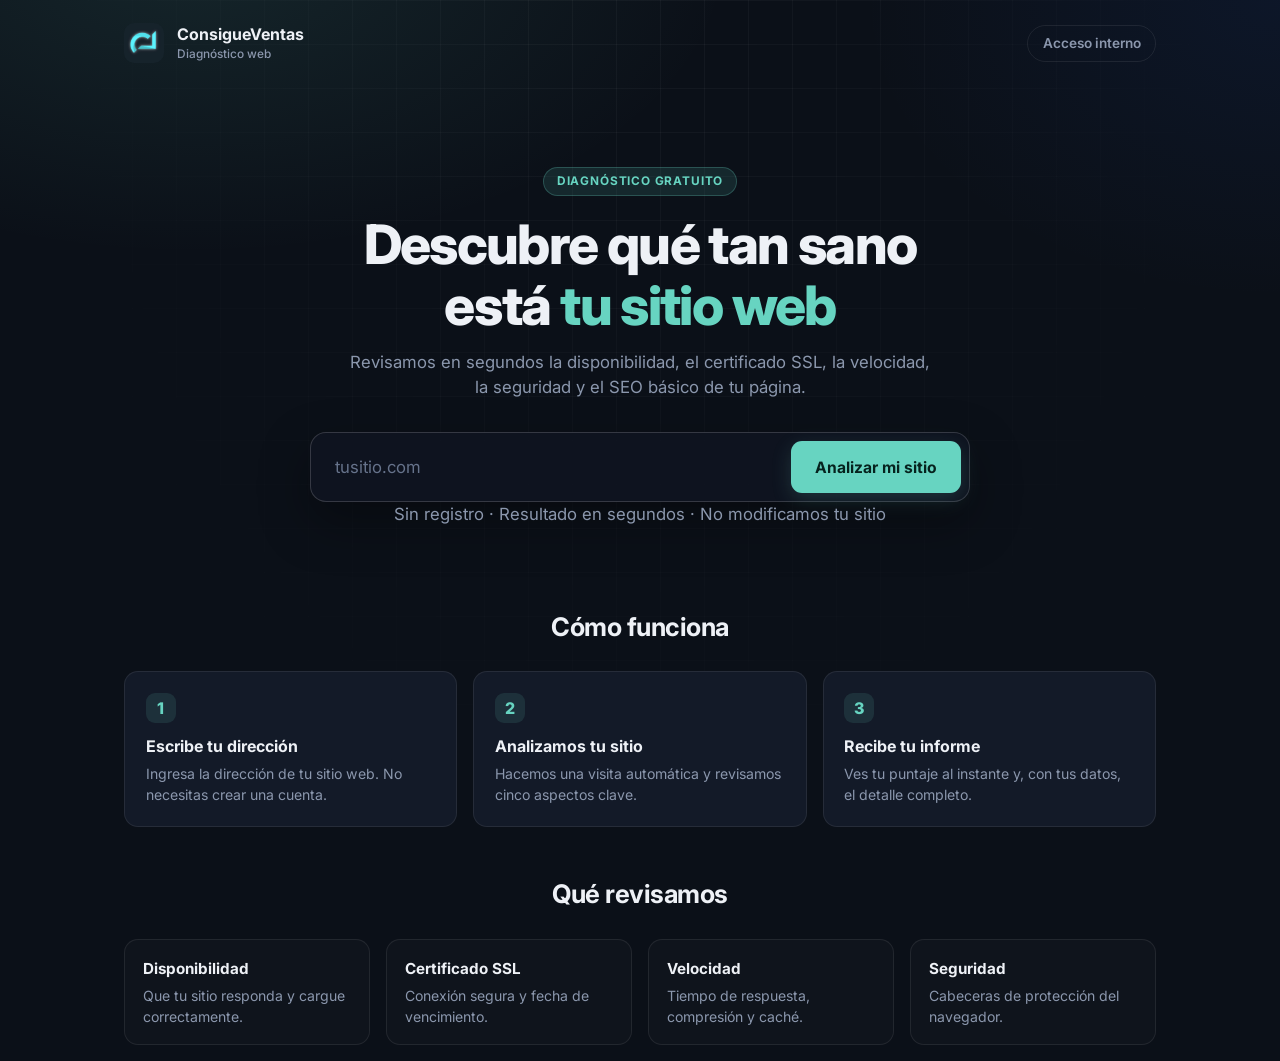
==== frontend/index.html @ c0ad02de "Pagina publica de diagnostico gratuito con captacion de leads" ====
<!DOCTYPE html>
<html lang="es">
<head>
  <meta charset="UTF-8">
  <meta name="viewport" content="width=device-width, initial-scale=1.0">
  <title>Diagnóstico gratuito de tu sitio web · ConsigueVentas</title>
  <meta name="description" content="Analiza gratis la disponibilidad, el certificado SSL, la velocidad, la seguridad y el SEO básico de tu sitio web en segundos.">
  <meta name="color-scheme" content="dark">
  <link rel="preconnect" href="https://fonts.googleapis.com">
  <link rel="preconnect" href="https://fonts.gstatic.com" crossorigin>
  <link href="https://fonts.googleapis.com/css2?family=Inter:wght@400;500;600;700;800&display=swap" rel="stylesheet">
  <link rel="icon" type="image/png" href="assets/img/favicon.png">
  <style>
    :root {
      --bg: #0b1018; --panel: #0f1420; --card: #131a28;
      --borde: rgba(255,255,255,.08); --borde-f: rgba(255,255,255,.16);
      --texto: #eef1f6; --dim: #8b97ad; --tenue: #66738b;
      --acc: #67d4c1; --acc2: #7fe0cf;
      --ok: #67d4c1; --aviso: #fbbf24; --crit: #f87171;
    }
    * { box-sizing: border-box; margin: 0; padding: 0; }
    [hidden] { display: none !important; }
    html { scroll-behavior: smooth; }
    body {
      min-height: 100vh;
      font-family: 'Inter', system-ui, -apple-system, 'Segoe UI', sans-serif;
      line-height: 1.5;
      color: var(--texto);
      background:
        radial-gradient(900px 500px at 15% -5%, rgba(103,212,193,.11), transparent 60%),
        radial-gradient(700px 500px at 100% 0%, rgba(37,99,235,.08), transparent 60%),
        var(--bg);
      background-attachment: fixed;
      -webkit-font-smoothing: antialiased;
    }
    body::before {
      content: ""; position: fixed; inset: 0; z-index: 0; pointer-events: none;
      background-image:
        linear-gradient(rgba(255,255,255,.035) 1px, transparent 1px),
        linear-gradient(90deg, rgba(255,255,255,.035) 1px, transparent 1px);
      background-size: 44px 44px;
      -webkit-mask-image: radial-gradient(ellipse at 50% 0%, #000 10%, transparent 70%);
      mask-image: radial-gradient(ellipse at 50% 0%, #000 10%, transparent 70%);
    }
    .contenedor { position: relative; z-index: 1; max-width: 1080px; margin: 0 auto; padding: 0 1.5rem; }

    /* Barra superior */
    .barra { display: flex; justify-content: space-between; align-items: center; padding: 1.4rem 0; }
    .marca { display: flex; align-items: center; gap: .8rem; font-weight: 700; }
    .marca img { width: 40px; height: 40px; border-radius: 10px; }
    .marca small { display: block; font-weight: 500; font-size: .74rem; color: var(--dim); }
    .acceso { color: var(--dim); font-size: .85rem; font-weight: 600; text-decoration: none; padding: .45rem .9rem; border: 1px solid var(--borde); border-radius: 999px; transition: .15s; }
    .acceso:hover { color: var(--texto); border-color: var(--borde-f); }

    /* Hero */
    .hero { text-align: center; padding: clamp(2.5rem, 7vw, 5rem) 0 2rem; }
    .etiqueta { display: inline-block; padding: .3rem .8rem; border-radius: 999px; background: rgba(103,212,193,.12); border: 1px solid rgba(103,212,193,.25); color: var(--acc); font-size: .74rem; font-weight: 700; letter-spacing: .07em; text-transform: uppercase; }
    .hero h1 { margin: 1.1rem auto .9rem; max-width: 18ch; font-size: clamp(2rem, 5.2vw, 3.4rem); line-height: 1.12; font-weight: 800; letter-spacing: -.03em; }
    .hero h1 span { color: var(--acc); }
    .hero > p { max-width: 54ch; margin: 0 auto; color: var(--dim); font-size: 1.05rem; }

    .analisis {
      display: flex; gap: .6rem; max-width: 660px; margin: 2rem auto 0; padding: .5rem;
      border: 1px solid var(--borde-f); border-radius: 16px; background: rgba(15,20,32,.88);
      box-shadow: 0 20px 50px rgba(0,0,0,.35); transition: border-color .15s, box-shadow .15s;
    }
    .analisis:focus-within { border-color: var(--acc); box-shadow: 0 20px 50px rgba(0,0,0,.35), 0 0 0 3px rgba(103,212,193,.16); }
    .analisis input { flex: 1; min-width: 0; height: 52px; padding: 0 1rem; border: none; background: transparent; color: inherit; font: inherit; font-size: 1.05rem; outline: none; }
    .analisis input::placeholder { color: var(--tenue); }
    .btn { height: 52px; padding: 0 1.5rem; border: none; border-radius: 11px; background: var(--acc); color: #06231e; font: inherit; font-weight: 700; font-size: .98rem; cursor: pointer; white-space: nowrap; box-shadow: 0 6px 20px rgba(103,212,193,.18); transition: background .15s, transform .1s; }
    .btn:hover { background: var(--acc2); }
    .btn:active { transform: translateY(1px); }
    .btn:disabled { opacity: .7; cursor: wait; }
    .btn.secundario { background: transparent; color: var(--texto); border: 1px solid var(--borde-f); box-shadow: none; }
    .btn.secundario:hover { background: rgba(255,255,255,.05); border-color: var(--acc); }
    .error { display: none; max-width: 660px; margin: 1rem auto 0; padding: .7rem .95rem; border-radius: 10px; font-size: .9rem; text-align: left; background: rgba(248,113,113,.10); border: 1px solid rgba(248,113,113,.35); color: #fca5a5; }
    .error.visible { display: block; }
    .nota { margin-top: 1rem; color: var(--tenue); font-size: .82rem; }

    /* Cargando */
    .cargando { text-align: center; padding: 3rem 0; }
    .spinner { width: 42px; height: 42px; margin: 0 auto 1.1rem; border: 3px solid var(--borde-f); border-top-color: var(--acc); border-radius: 50%; animation: giro .8s linear infinite; }
    @keyframes giro { to { transform: rotate(360deg); } }
    .cargando p { color: var(--dim); }

    /* Resultado */
    .resultado { padding: 1rem 0 2rem; }
    .resumen { display: flex; align-items: center; gap: 2rem; padding: 1.8rem; border: 1px solid var(--borde); border-radius: 18px; background: var(--card); }
    .anillo-caja { position: relative; flex: 0 0 auto; width: 140px; height: 140px; }
    .anillo { width: 100%; height: 100%; }
    .a-fondo { fill: none; stroke: rgba(255,255,255,.08); stroke-width: 10; }
    .a-valor { fill: none; stroke-width: 10; stroke-linecap: round; transition: stroke-dashoffset 1s ease; }
    .anillo.ok .a-valor { stroke: var(--ok); }
    .anillo.atencion .a-valor { stroke: var(--aviso); }
    .anillo.critico .a-valor { stroke: var(--crit); }
    .puntaje-texto { position: absolute; inset: 0; display: flex; flex-direction: column; align-items: center; justify-content: center; font-size: 2.3rem; font-weight: 800; letter-spacing: -.03em; line-height: 1; }
    .puntaje-texto small { margin-top: .25rem; font-size: .7rem; font-weight: 600; color: var(--tenue); letter-spacing: .06em; }
    .resumen-url { color: var(--tenue); font-size: .82rem; word-break: break-all; }
    .resumen h2 { margin: .25rem 0 .4rem; font-size: 1.5rem; letter-spacing: -.02em; }
    .resumen p { color: var(--dim); }
    .resumen .acciones { margin-top: 1rem; }
    .resumen .acciones .btn { height: 42px; font-size: .88rem; }

    .categorias { display: grid; grid-template-columns: repeat(auto-fit, minmax(290px, 1fr)); gap: 1rem; margin-top: 1rem; }
    .cat { padding: 1.25rem; border: 1px solid var(--borde); border-radius: 14px; background: var(--card); }
    .cat-cabeza { display: flex; justify-content: space-between; align-items: center; gap: .6rem; }
    .cat-titulo { font-weight: 700; }
    .chip { padding: .2rem .65rem; border-radius: 999px; font-size: .72rem; font-weight: 700; }
    .chip.ok { background: rgba(103,212,193,.12); color: var(--ok); }
    .chip.atencion { background: rgba(251,191,36,.12); color: var(--aviso); }
    .chip.critico { background: rgba(248,113,113,.12); color: var(--crit); }
    .cat-puntaje { margin-top: .7rem; font-size: 1.8rem; font-weight: 800; letter-spacing: -.03em; }
    .cat-puntaje small { font-size: .8rem; font-weight: 600; color: var(--tenue); }
    .barra-prog { height: 6px; margin: .5rem 0 .8rem; border-radius: 99px; background: rgba(255,255,255,.08); overflow: hidden; }
    .barra-prog i { display: block; height: 100%; border-radius: 99px; width: 0; transition: width .9s ease; }
    .cat.ok .barra-prog i { background: var(--ok); }
    .cat.atencion .barra-prog i { background: var(--aviso); }
    .cat.critico .barra-prog i { background: var(--crit); }
    .cat-resumen { color: var(--dim); font-size: .88rem; }
    .hallazgos { list-style: none; margin-top: .9rem; padding-top: .9rem; border-top: 1px solid var(--borde); display: grid; gap: .5rem; }
    .hallazgos li { display: flex; gap: .55rem; align-items: flex-start; font-size: .86rem; color: var(--texto); }
    .hallazgos .marca-h { flex: 0 0 auto; width: 18px; height: 18px; margin-top: 2px; border-radius: 50%; display: flex; align-items: center; justify-content: center; font-size: .7rem; font-weight: 800; }
    .hallazgos .si .marca-h { background: rgba(103,212,193,.15); color: var(--ok); }
    .hallazgos .no .marca-h { background: rgba(248,113,113,.15); color: var(--crit); }
    .hallazgos .no { color: #fecaca; }

    /* Formulario de contacto */
    .puerta { display: grid; grid-template-columns: 1fr 1fr; gap: 2rem; margin-top: 1rem; padding: 1.8rem; border: 1px solid rgba(103,212,193,.3); border-radius: 18px; background: linear-gradient(180deg, rgba(103,212,193,.07), transparent 70%), var(--card); }
    .puerta h3 { font-size: 1.35rem; letter-spacing: -.02em; margin-bottom: .6rem; }
    .puerta .lista { list-style: none; margin-top: 1rem; display: grid; gap: .55rem; color: var(--dim); font-size: .92rem; }
    .puerta .lista li::before { content: "✓"; color: var(--acc); font-weight: 800; margin-right: .55rem; }
    .campo { margin-bottom: .9rem; }
    .campo label { display: block; margin-bottom: .35rem; font-size: .8rem; font-weight: 600; color: #b4bfd1; }
    .campo input[type=text], .campo input[type=email], .campo input[type=tel] { width: 100%; height: 46px; padding: 0 .9rem; border-radius: 10px; border: 1px solid var(--borde-f); background: var(--bg); color: var(--texto); font: inherit; font-size: .95rem; transition: border-color .15s, box-shadow .15s; }
    .campo input:focus { outline: none; border-color: var(--acc); box-shadow: 0 0 0 3px rgba(103,212,193,.16); }
    .consent { display: flex; gap: .6rem; align-items: flex-start; margin: .2rem 0 1rem; font-size: .8rem; color: var(--dim); }
    .consent input { margin-top: 3px; accent-color: var(--acc); }
    .trampa { position: absolute; left: -9999px; width: 1px; height: 1px; opacity: 0; }
    .puerta .btn { width: 100%; }
    .exito { margin-top: 1rem; padding: 1.2rem 1.4rem; border-radius: 14px; border: 1px solid rgba(103,212,193,.3); background: rgba(103,212,193,.08); display: flex; justify-content: space-between; align-items: center; gap: 1rem; flex-wrap: wrap; }
    .exito strong { display: block; margin-bottom: .15rem; }
    .exito span { color: var(--dim); font-size: .9rem; }
    .exito .btn { height: 44px; text-decoration: none; display: inline-flex; align-items: center; font-size: .9rem; }

    /* Información */
    .info { padding: 3rem 0 1rem; }
    .info h2 { text-align: center; font-size: 1.6rem; letter-spacing: -.02em; margin-bottom: 1.6rem; }
    .pasos, .revisamos { display: grid; gap: 1rem; }
    .pasos { grid-template-columns: repeat(auto-fit, minmax(240px, 1fr)); margin-bottom: 3rem; }
    .paso { padding: 1.3rem; border: 1px solid var(--borde); border-radius: 14px; background: var(--card); }
    .paso b { display: inline-flex; align-items: center; justify-content: center; width: 30px; height: 30px; margin-bottom: .7rem; border-radius: 9px; background: rgba(103,212,193,.12); color: var(--acc); font-weight: 800; }
    .paso h3 { font-size: 1rem; margin-bottom: .3rem; }
    .paso p, .rev p { color: var(--dim); font-size: .88rem; }
    .revisamos { grid-template-columns: repeat(auto-fit, minmax(190px, 1fr)); }
    .rev { padding: 1.1rem; border: 1px solid var(--borde); border-radius: 14px; background: rgba(255,255,255,.02); }
    .rev h3 { font-size: .95rem; margin-bottom: .25rem; }

    footer { position: relative; z-index: 1; margin-top: 3rem; padding: 2rem 0 2.5rem; border-top: 1px solid var(--borde); color: var(--tenue); font-size: .8rem; }
    footer .contenedor { display: flex; justify-content: space-between; gap: 1rem; flex-wrap: wrap; }
    footer a { color: var(--dim); }
    .privacidad { max-width: 70ch; }

    @media (max-width: 760px) {
      .analisis { flex-direction: column; }
      .btn { width: 100%; }
      .resumen { flex-direction: column; text-align: center; }
      .puerta { grid-template-columns: 1fr; }
    }
    @media (prefers-reduced-motion: reduce) { *, *::before, *::after { animation: none !important; transition: none !important; } }
  </style>
</head>
<body>
  <div class="contenedor">
    <header class="barra">
      <div class="marca">
        <img src="assets/img/logo.png" alt="ConsigueVentas">
        <div>ConsigueVentas<small>Diagnóstico web</small></div>
      </div>
      <a class="acceso" href="login.html">Acceso interno</a>
    </header>

    <section class="hero">
      <span class="etiqueta">Diagnóstico gratuito</span>
      <h1>Descubre qué tan sano está <span>tu sitio web</span></h1>
      <p>Revisamos en segundos la disponibilidad, el certificado SSL, la velocidad, la seguridad y el SEO básico de tu página.</p>

      <form class="analisis" id="form-analisis" novalidate>
        <input type="text" id="url" inputmode="url" placeholder="tusitio.com" autocomplete="off" aria-label="Dirección de tu sitio web">
        <button type="submit" class="btn" id="btn-analizar">Analizar mi sitio</button>
      </form>
      <div class="error" id="error-analisis" role="alert" aria-live="polite"></div>
      <p class="nota">Sin registro · Resultado en segundos · No modificamos tu sitio</p>
    </section>

    <section class="cargando" id="cargando" hidden>
      <div class="spinner"></div>
      <p id="texto-carga">Analizando tu sitio…</p>
    </section>

    <section class="resultado" id="resultado" hidden>
      <div class="resumen">
        <div class="anillo-caja">
          <div id="res-anillo"></div>
          <div class="puntaje-texto"><span id="res-puntaje">0</span><small>DE 100</small></div>
        </div>
        <div>
          <div class="resumen-url" id="res-url"></div>
          <h2 id="res-titulo"></h2>
          <p id="res-problemas"></p>
          <div class="acciones"><button type="button" class="btn secundario" id="btn-otro">Analizar otro sitio</button></div>
        </div>
      </div>

      <div class="categorias" id="res-categorias"></div>

      <div class="puerta" id="puerta">
        <div>
          <h3>Recibe el informe completo</h3>
          <p style="color: var(--dim);">Deja tus datos para ver el detalle de cada revisión y saber exactamente qué mejorar.</p>
          <ul class="lista">
            <li>Hallazgos detallados de las cinco categorías</li>
            <li>Qué está bien y qué conviene corregir primero</li>
            <li>Un especialista de ConsigueVentas puede contactarte si lo deseas</li>
          </ul>
        </div>
        <form id="form-lead" novalidate>
          <div class="campo"><label for="nombre">Nombre</label><input type="text" id="nombre" autocomplete="name" maxlength="120"></div>
          <div class="campo"><label for="correo">Correo electrónico</label><input type="email" id="correo" autocomplete="email" maxlength="160"></div>
          <div class="campo"><label for="telefono">Teléfono o WhatsApp (opcional)</label><input type="tel" id="telefono" autocomplete="tel" maxlength="30"></div>
          <input type="text" id="website" class="trampa" tabindex="-1" autocomplete="off" aria-hidden="true">
          <label class="consent"><input type="checkbox" id="consentimiento"><span>Acepto que ConsigueVentas use mis datos para enviarme el informe y contactarme sobre mejoras para mi sitio web.</span></label>
          <button type="submit" class="btn" id="btn-lead">Ver informe completo</button>
          <div class="error" id="error-lead" role="alert" aria-live="polite"></div>
        </form>
      </div>

      <div class="exito" id="exito" hidden>
        <div><strong>¡Listo! Este es tu informe completo.</strong><span>Si quieres ayuda para corregir los puntos marcados, escríbenos.</span></div>
        <a class="btn" id="btn-whatsapp" href="#" target="_blank" rel="noopener" hidden>Hablar con un especialista</a>
      </div>
    </section>

    <section class="info">
      <h2>Cómo funciona</h2>
      <div class="pasos">
        <div class="paso"><b>1</b><h3>Escribe tu dirección</h3><p>Ingresa la dirección de tu sitio web. No necesitas crear una cuenta.</p></div>
        <div class="paso"><b>2</b><h3>Analizamos tu sitio</h3><p>Hacemos una visita automática y revisamos cinco aspectos clave.</p></div>
        <div class="paso"><b>3</b><h3>Recibe tu informe</h3><p>Ves tu puntaje al instante y, con tus datos, el detalle completo.</p></div>
      </div>
      <h2>Qué revisamos</h2>
      <div class="revisamos">
        <div class="rev"><h3>Disponibilidad</h3><p>Que tu sitio responda y cargue correctamente.</p></div>
        <div class="rev"><h3>Certificado SSL</h3><p>Conexión segura y fecha de vencimiento.</p></div>
        <div class="rev"><h3>Velocidad</h3><p>Tiempo de respuesta, compresión y caché.</p></div>
        <div class="rev"><h3>Seguridad</h3><p>Cabeceras de protección del navegador.</p></div>
        <div
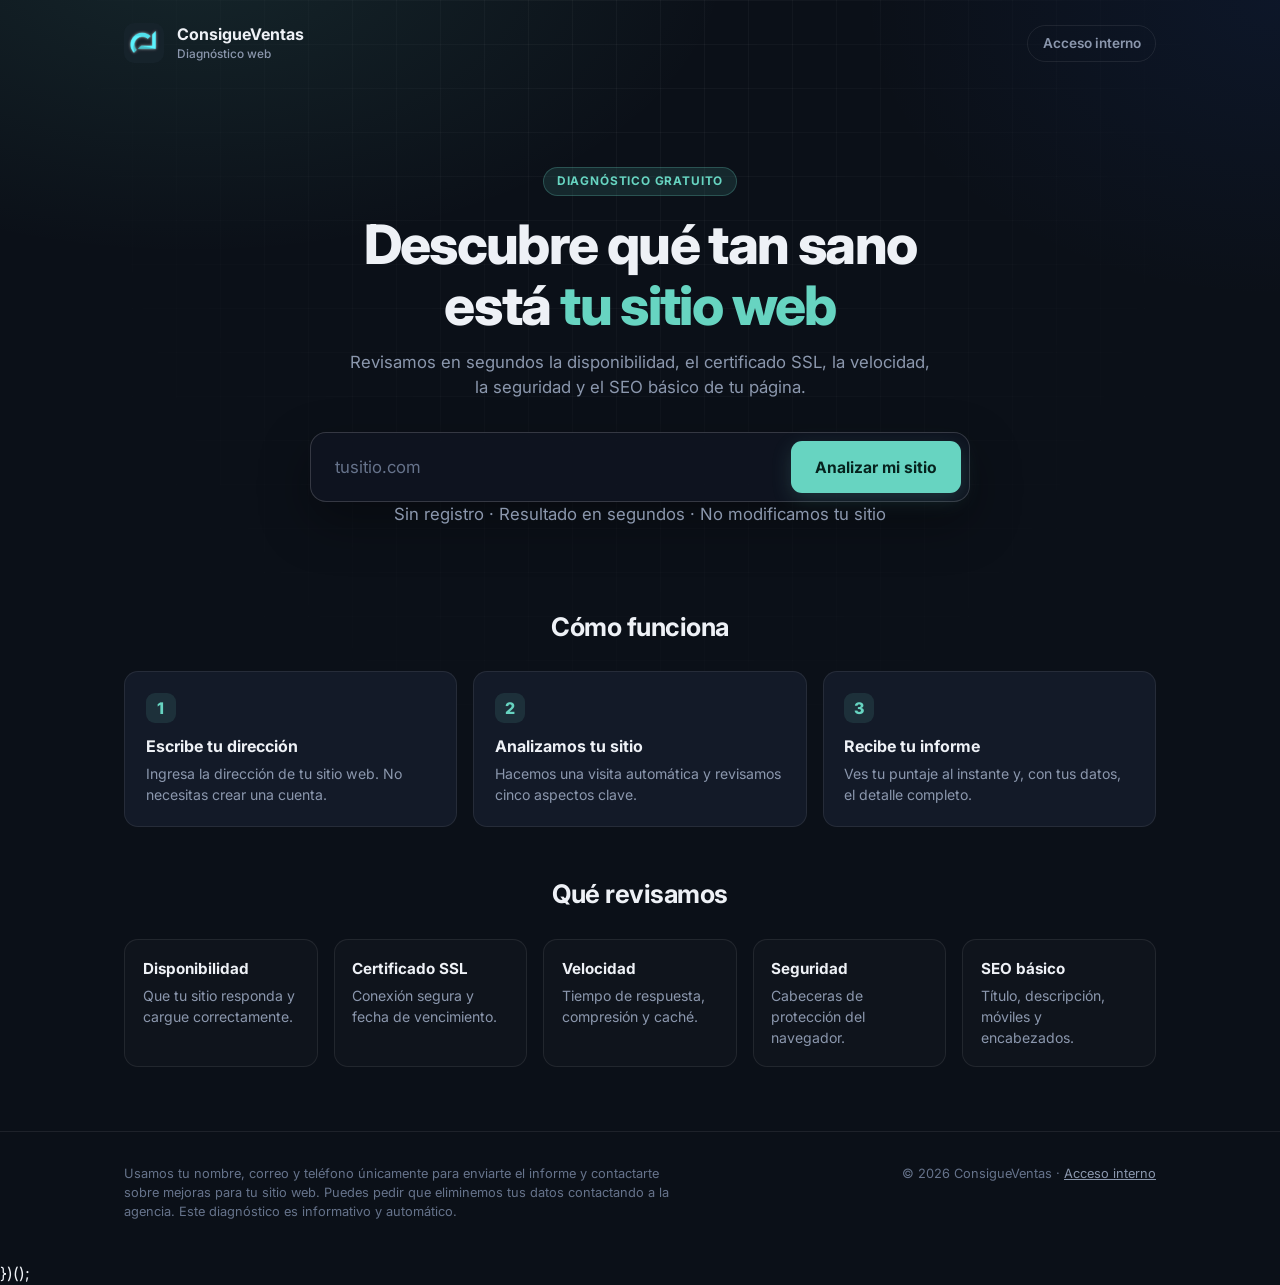
==== commit bfd3a004: "Index: aislar el script y evitar recarga del formulario" ====
--- a/frontend/index.html
+++ b/frontend/index.html
@@ -184,7 +184,7 @@
       <h1>Descubre qué tan sano está <span>tu sitio web</span></h1>
       <p>Revisamos en segundos la disponibilidad, el certificado SSL, la velocidad, la seguridad y el SEO básico de tu página.</p>
 
-      <form class="analisis" id="form-analisis" novalidate>
+      <form class="analisis" id="form-analisis" novalidate onsubmit="return false;">
         <input type="text" id="url" inputmode="url" placeholder="tusitio.com" autocomplete="off" aria-label="Dirección de tu sitio web">
         <button type="submit" class="btn" id="btn-analizar">Analizar mi sitio</button>
       </form>
@@ -223,7 +223,7 @@
             <li>Un especialista de ConsigueVentas puede contactarte si lo deseas</li>
           </ul>
         </div>
-        <form id="form-lead" novalidate>
+        <form id="form-lead" novalidate onsubmit="return false;">
           <div class="campo"><label for="nombre">Nombre</label><input type="text" id="nombre" autocomplete="name" maxlength="120"></div>
           <div class="campo"><label for="correo">Correo electrónico</label><input type="email" id="correo" autocomplete="email" maxlength="160"></div>
           <div class="campo"><label for="telefono">Teléfono o WhatsApp (opcional)</label><input type="tel" id="telefono" autocomplete="tel" maxlength="30"></div>
@@ -253,4 +253,194 @@
         <div class="rev"><h3>Certificado SSL</h3><p>Conexión segura y fecha de vencimiento.</p></div>
         <div class="rev"><h3>Velocidad</h3><p>Tiempo de respuesta, compresión y caché.</p></div>
         <div class="rev"><h3>Seguridad</h3><p>Cabeceras de protección del navegador.</p></div>
-        <div+        <div class="rev"><h3>SEO básico</h3><p>Título, descripción, móviles y encabezados.</p></div>
+      </div>
+    </section>
+  </div>
+
+  <footer>
+    <div class="contenedor">
+      <div class="privacidad">Usamos tu nombre, correo y teléfono únicamente para enviarte el informe y contactarte sobre mejoras para tu sitio web. Puedes pedir que eliminemos tus datos contactando a la agencia. Este diagnóstico es informativo y automático.</div>
+      <div>© 2026 ConsigueVentas · <a href="login.html">Acceso interno</a></div>
+    </div>
+  </footer>
+
+  <script>
+    const API_BASE = "https://consigueventas.duckdns.org/api";
+    const WHATSAPP = ""; // Ejemplo: "51999999999". Si está vacío, el botón no se muestra.
+
+    const $ = (id) => document.getElementById(id);
+    const esc = (s) => String(s ?? "").replace(/[&<>"']/g, (c) => ({ "&": "&amp;", "<": "&lt;", ">": "&gt;", '"': "&quot;", "'": "&#39;" }[c]));
+    const estadoDe = (p) => (p >= 80 ? "ok" : p >= 50 ? "atencion" : "critico");
+    const ETIQUETA = { ok: "Bien", atencion: "Mejorable", critico: "Crítico" };
+
+    let vista = null;
+    let temporizador = null;
+
+    const PASOS_CARGA = [
+      "Verificando disponibilidad…", "Revisando el certificado SSL…", "Midiendo la velocidad…",
+      "Revisando las cabeceras de seguridad…", "Evaluando el SEO básico…",
+    ];
+
+    function mostrarError(el, texto) { el.textContent = texto; el.classList.add("visible"); }
+    function ocultarError(el) { el.classList.remove("visible"); }
+
+    async function llamar(ruta, cuerpo) {
+      const ctrl = new AbortController();
+      const t = setTimeout(() => ctrl.abort(), 40000);
+      try {
+        return await fetch(API_BASE + ruta, {
+          method: "POST", headers: { "Content-Type": "application/json" },
+          body: JSON.stringify(cuerpo), signal: ctrl.signal,
+        });
+      } finally { clearTimeout(t); }
+    }
+
+    async function leerError(resp) {
+      let msg = "Ocurrió un problema. Inténtalo de nuevo en un momento.";
+      try {
+        const j = await resp.json();
+        if (typeof j.detail === "string") msg = j.detail;
+        else if (resp.status === 422) msg = "Revisa los datos: la dirección, el correo o el teléfono no parecen válidos.";
+      } catch {}
+      return msg;
+    }
+
+    function anillo(puntaje) {
+      const r = 52, c = 2 * Math.PI * r, off = c * (1 - puntaje / 100);
+      return `<svg class="anillo ${estadoDe(puntaje)}" viewBox="0 0 120 120" aria-hidden="true">
+        <circle class="a-fondo" cx="60" cy="60" r="${r}"/>
+        <circle class="a-valor" cx="60" cy="60" r="${r}" stroke-dasharray="${c.toFixed(1)}" stroke-dashoffset="${c.toFixed(1)}" data-off="${off.toFixed(1)}" transform="rotate(-90 60 60)"/>
+      </svg>`;
+    }
+
+    function animar() {
+      requestAnimationFrame(() => requestAnimationFrame(() => {
+        document.querySelectorAll(".a-valor").forEach((c) => { c.style.strokeDashoffset = c.dataset.off; });
+        document.querySelectorAll(".barra-prog i").forEach((b) => { b.style.width = b.dataset.w + "%"; });
+      }));
+    }
+
+    function tarjeta(c, detalle) {
+      const lista = detalle && c.hallazgos
+        ? `<ul class="hallazgos">${c.hallazgos.map((h) =>
+            `<li class="${h.ok ? "si" : "no"}"><span class="marca-h">${h.ok ? "✓" : "✕"}</span><span>${esc(h.texto)}</span></li>`).join("")}</ul>`
+        : "";
+      return `<article class="cat ${esc(c.estado)}">
+        <div class="cat-cabeza"><span class="cat-titulo">${esc(c.titulo)}</span><span class="chip ${esc(c.estado)}">${ETIQUETA[c.estado] || ""}</span></div>
+        <div class="cat-puntaje">${c.puntaje}<small> / 100</small></div>
+        <div class="barra-prog"><i data-w="${c.puntaje}"></i></div>
+        <p class="cat-resumen">${esc(c.resumen)}</p>${lista}
+      </article>`;
+    }
+
+    function titulo(p) {
+      if (p >= 80) return "Tu sitio está en buen estado";
+      if (p >= 50) return "Tu sitio tiene aspectos por mejorar";
+      return "Tu sitio necesita atención";
+    }
+
+    function mostrarVistaPrevia(d) {
+      vista = d;
+      $("res-url").textContent = d.url_final || d.url;
+      $("res-puntaje").textContent = d.puntaje_global;
+      $("res-anillo").innerHTML = anillo(d.puntaje_global);
+      $("res-titulo").textContent = titulo(d.puntaje_global);
+      $("res-problemas").textContent = d.problemas === 0
+        ? "No encontramos problemas en esta revisión."
+        : `Encontramos ${d.problemas} ${d.problemas === 1 ? "punto" : "puntos"} por mejorar. Deja tus datos para ver el detalle.`;
+      $("res-categorias").innerHTML = d.categorias.map((c) => tarjeta(c, false)).join("");
+      $("puerta").hidden = false;
+      $("exito").hidden = true;
+      ocultarError($("error-lead"));
+      $("resultado").hidden = false;
+      animar();
+      $("resultado").scrollIntoView({ behavior: "smooth", block: "start" });
+    }
+
+    function mostrarInformeCompleto(inf) {
+      $("res-categorias").innerHTML = inf.categorias.map((c) => tarjeta(c, true)).join("");
+      $("puerta").hidden = true;
+      $("exito").hidden = false;
+      if (WHATSAPP) {
+        const texto = encodeURIComponent(`Hola, hice el diagnóstico de ${inf.url} y quisiera ayuda para mejorarlo.`);
+        $("btn-whatsapp").href = `https://wa.me/${WHATSAPP}?text=${texto}`;
+        $("btn-whatsapp").hidden = false;
+      }
+      animar();
+      $("res-categorias").scrollIntoView({ behavior: "smooth", block: "start" });
+    }
+
+    function iniciarCarga() {
+      let i = 0;
+      $("texto-carga").textContent = PASOS_CARGA[0];
+      temporizador = setInterval(() => { i = (i + 1) % PASOS_CARGA.length; $("texto-carga").textContent = PASOS_CARGA[i]; }, 1300);
+      $("cargando").hidden = false;
+      $("resultado").hidden = true;
+    }
+    function terminarCarga() { clearInterval(temporizador); $("cargando").hidden = true; }
+
+    $("form-analisis").addEventListener("submit", async (e) => {
+      e.preventDefault();
+      ocultarError($("error-analisis"));
+      const url = $("url").value.trim();
+      if (url.length < 3) { mostrarError($("error-analisis"), "Escribe la dirección de tu sitio web, por ejemplo tusitio.com"); return; }
+
+      $("btn-analizar").disabled = true;
+      $("btn-analizar").textContent = "Analizando…";
+      iniciarCarga();
+      try {
+        const resp = await llamar("/publico/auditoria", { url });
+        terminarCarga();
+        if (!resp.ok) { mostrarError($("error-analisis"), await leerError(resp)); return; }
+        mostrarVistaPrevia(await resp.json());
+      } catch {
+        terminarCarga();
+        mostrarError($("error-analisis"), "No pudimos conectar con el servicio. Revisa tu conexión e inténtalo otra vez.");
+      } finally {
+        $("btn-analizar").disabled = false;
+        $("btn-analizar").textContent = "Analizar mi sitio";
+      }
+    });
+
+    $("form-lead").addEventListener("submit", async (e) => {
+      e.preventDefault();
+      const err = $("error-lead");
+      ocultarError(err);
+      const nombre = $("nombre").value.trim();
+      const correo = $("correo").value.trim();
+      const telefono = $("telefono").value.trim();
+      if (nombre.length < 2) { mostrarError(err, "Escribe tu nombre."); return; }
+      if (!/^[^@\s]+@[^@\s]+\.[^@\s]+$/.test(correo)) { mostrarError(err, "Escribe un correo válido."); return; }
+      if (telefono && !/^[0-9+()\-\s]{6,30}$/.test(telefono)) { mostrarError(err, "El teléfono solo puede tener números, espacios y los símbolos + ( ) -"); return; }
+      if (!$("consentimiento").checked) { mostrarError(err, "Debes aceptar el uso de tus datos para recibir el informe."); return; }
+
+      const btn = $("btn-lead");
+      btn.disabled = true;
+      btn.textContent = "Enviando…";
+      try {
+        const resp = await llamar("/publico/leads", {
+          auditoria_id: vista.auditoria_id, nombre, correo,
+          telefono: telefono || null, consentimiento: true, website: $("website").value,
+        });
+        if (!resp.ok) { mostrarError(err, await leerError(resp)); return; }
+        const datos = await resp.json();
+        if (datos.informe) mostrarInformeCompleto(datos.informe);
+        else mostrarError(err, "No se pudo cargar el informe. Vuelve a analizar tu sitio.");
+      } catch {
+        mostrarError(err, "No pudimos conectar con el servicio. Inténtalo otra vez.");
+      } finally {
+        btn.disabled = false;
+        btn.textContent = "Ver informe completo";
+      }
+    });
+
+    $("btn-otro").addEventListener("click", () => {
+      $("resultado").hidden = true;
+      $("url").value = "";
+      window.scrollTo({ top: 0, behavior: "smooth" });
+      $("url").focus();
+    });
+  </script>})();
+</body>
+</html>
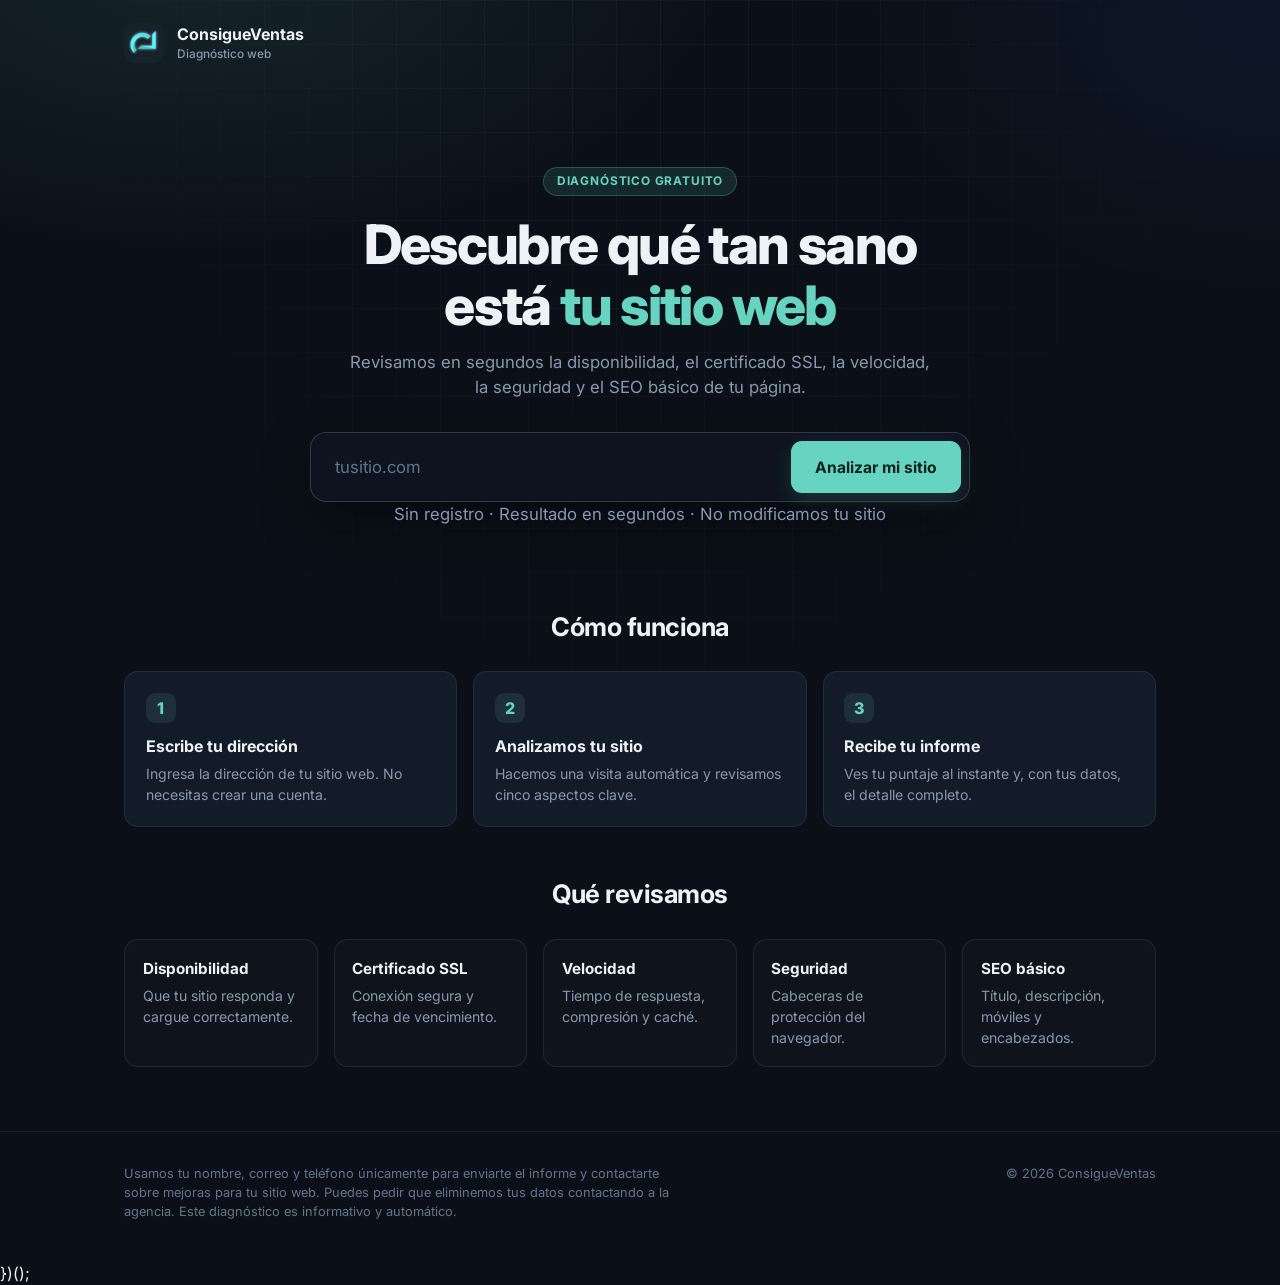
==== commit ce5b82bb: "Index: acceso interno oculto con truco" ====
--- a/frontend/index.html
+++ b/frontend/index.html
@@ -176,7 +176,7 @@
         <img src="assets/img/logo.png" alt="ConsigueVentas">
         <div>ConsigueVentas<small>Diagnóstico web</small></div>
       </div>
-      <a class="acceso" href="login.html">Acceso interno</a>
+      <a class="acceso" id="acceso" href="login.html" hidden>Acceso interno</a>
     </header>
 
     <section class="hero">
@@ -261,7 +261,7 @@
   <footer>
     <div class="contenedor">
       <div class="privacidad">Usamos tu nombre, correo y teléfono únicamente para enviarte el informe y contactarte sobre mejoras para tu sitio web. Puedes pedir que eliminemos tus datos contactando a la agencia. Este diagnóstico es informativo y automático.</div>
-      <div>© 2026 ConsigueVentas · <a href="login.html">Acceso interno</a></div>
+      <div>© 2026 ConsigueVentas</div>    
     </div>
   </footer>
 
@@ -441,6 +441,28 @@
       window.scrollTo({ top: 0, behavior: "smooth" });
       $("url").focus();
     });
+        // Acceso interno oculto: 5 clics rápidos sobre el logo, o escribir "interno"
+    const accesoLink = $("acceso");
+    function revelarAcceso() {
+      accesoLink.hidden = false;
+      try { sessionStorage.setItem("acceso_visible", "1"); } catch {}
+    }
+    try { if (sessionStorage.getItem("acceso_visible") === "1") accesoLink.hidden = false; } catch {}
+
+    let clics = [];
+    document.querySelector(".marca").addEventListener("click", () => {
+      const ahora = Date.now();
+      clics = clics.filter((t) => ahora - t < 3000);
+      clics.push(ahora);
+      if (clics.length >= 5) { clics = []; revelarAcceso(); }
+    });
+
+    let tecleado = "";
+    document.addEventListener("keydown", (e) => {
+      if (e.target.matches("input, textarea") || e.key.length !== 1) return;
+      tecleado = (tecleado + e.key.toLowerCase()).slice(-7);
+      if (tecleado === "interno") revelarAcceso();
+    });
   </script>})();
 </body>
 </html>
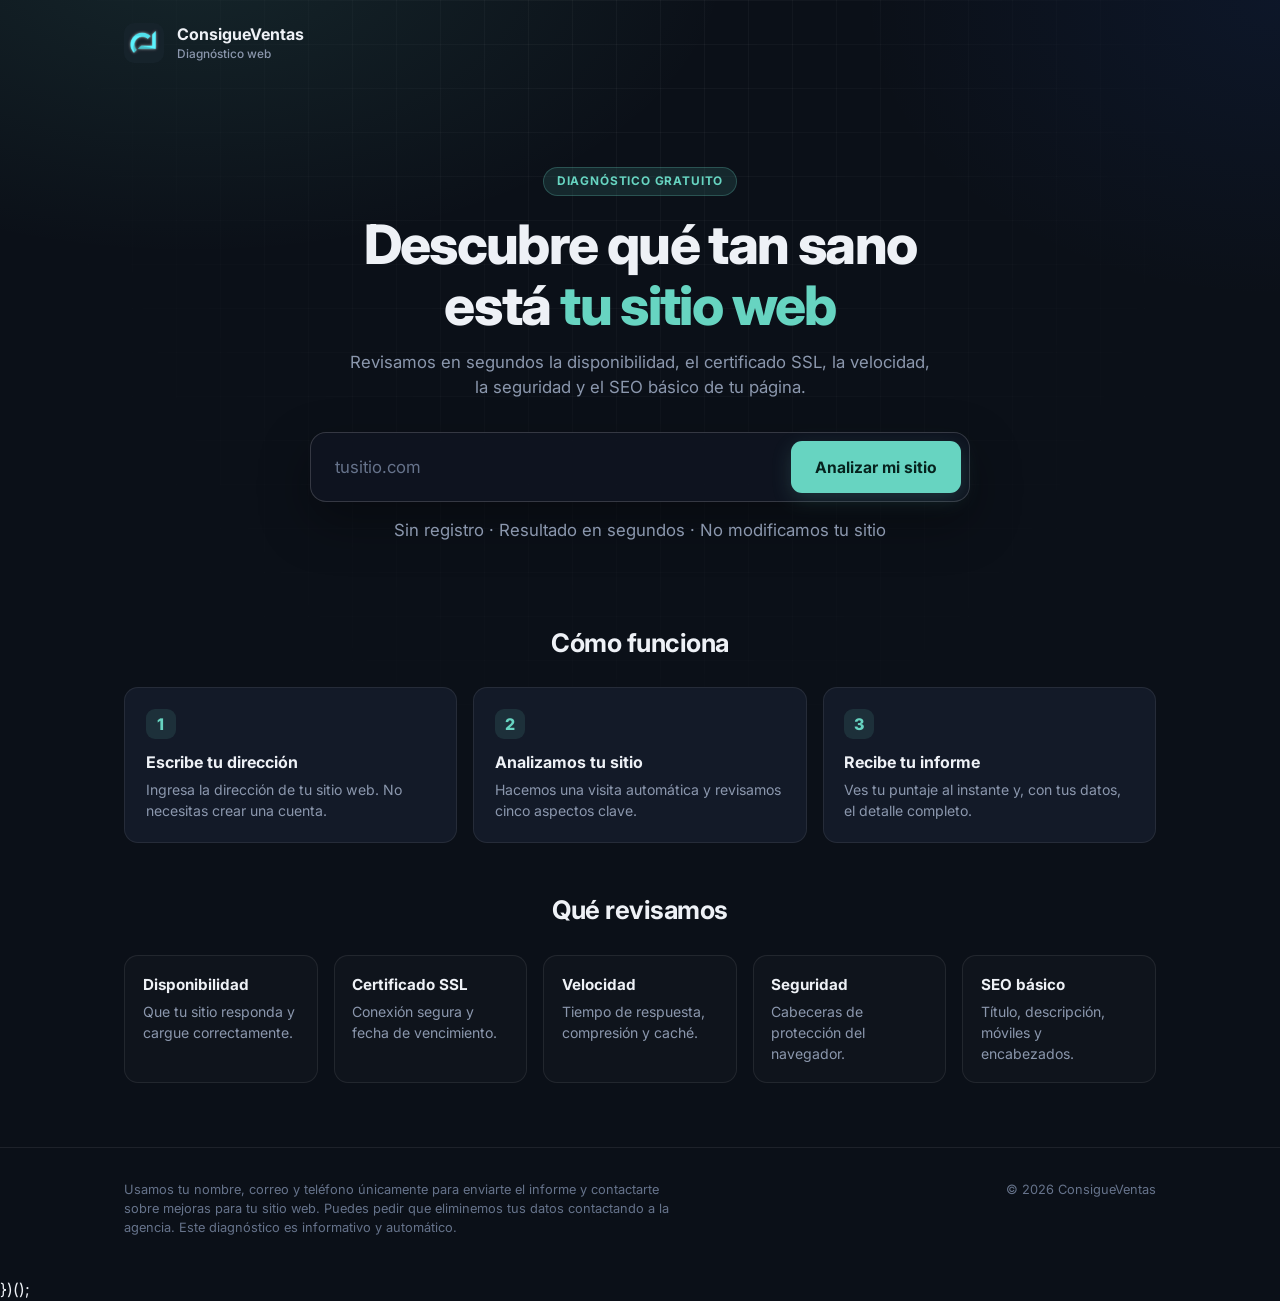
==== commit c75fcf48: "Turnstile: CAPTCHA en el diagnostico publico" ====
--- a/frontend/index.html
+++ b/frontend/index.html
@@ -1,5 +1,6 @@
 <!DOCTYPE html>
 <html lang="es">
+<script src="https://challenges.cloudflare.com/turnstile/v0/api.js?render=explicit" async defer></script>
 <head>
   <meta charset="UTF-8">
   <meta name="viewport" content="width=device-width, initial-scale=1.0">
@@ -167,6 +168,7 @@
       .puerta { grid-template-columns: 1fr; }
     }
     @media (prefers-reduced-motion: reduce) { *, *::before, *::after { animation: none !important; transition: none !important; } }
+    .ts-caja { display: flex; justify-content: center; margin-top: 1rem; }
   </style>
 </head>
 <body>
@@ -188,6 +190,7 @@
         <input type="text" id="url" inputmode="url" placeholder="tusitio.com" autocomplete="off" aria-label="Dirección de tu sitio web">
         <button type="submit" class="btn" id="btn-analizar">Analizar mi sitio</button>
       </form>
+      <div class="ts-caja" id="ts-caja"></div>
       <div class="error" id="error-analisis" role="alert" aria-live="polite"></div>
       <p class="nota">Sin registro · Resultado en segundos · No modificamos tu sitio</p>
     </section>
@@ -276,6 +279,25 @@
 
     let vista = null;
     let temporizador = null;
+    const TURNSTILE_SITE_KEY = "0x4AAAAAAFWw1rnOymxh_U6K";
+    let tsId = null;
+    let tsToken = "";
+
+    function iniciarTurnstile() {
+      if (!window.turnstile) { setTimeout(iniciarTurnstile, 300); return; }
+      tsId = window.turnstile.render("#ts-caja", {
+        sitekey: TURNSTILE_SITE_KEY,
+        theme: "dark",
+        callback: (t) => { tsToken = t; },
+        "expired-callback": () => { tsToken = ""; },
+        "error-callback": () => { tsToken = ""; },
+      });
+    }
+    function reiniciarTurnstile() {
+      tsToken = "";
+      if (window.turnstile && tsId !== null) window.turnstile.reset(tsId);
+    }
+    iniciarTurnstile();
 
     const PASOS_CARGA = [
       "Verificando disponibilidad…", "Revisando el certificado SSL…", "Midiendo la velocidad…",
@@ -323,8 +345,12 @@
 
     function tarjeta(c, detalle) {
       const lista = detalle && c.hallazgos
-        ? `<ul class="hallazgos">${c.hallazgos.map((h) =>
-            `<li class="${h.ok ? "si" : "no"}"><span class="marca-h">${h.ok ? "✓" : "✕"}</span><span>${esc(h.texto)}</span></li>`).join("")}</ul>`
+        ? `<ul class="hallazgos">${c.hallazgos.map((h) => {
+            const explica = !h.ok && h.importa
+              ? `<div class="explica"><p><b>Por qué importa:</b> ${esc(h.importa)}</p><p><b>Cómo corregirlo:</b> ${esc(h.solucion)}</p></div>`
+              : "";
+            return `<li class="${h.ok ? "si" : "no"}"><span class="marca-h">${h.ok ? "✓" : "✕"}</span><div>${esc(h.texto)}${explica}</div></li>`;
+          }).join("")}</ul>`
         : "";
       return `<article class="cat ${esc(c.estado)}">
         <div class="cat-cabeza"><span class="cat-titulo">${esc(c.titulo)}</span><span class="chip ${esc(c.estado)}">${ETIQUETA[c.estado] || ""}</span></div>
@@ -385,12 +411,12 @@
       ocultarError($("error-analisis"));
       const url = $("url").value.trim();
       if (url.length < 3) { mostrarError($("error-analisis"), "Escribe la dirección de tu sitio web, por ejemplo tusitio.com"); return; }
-
+      if (!tsToken) { mostrarError($("error-analisis"), "Espera un momento a que termine la verificación de seguridad e inténtalo de nuevo."); return; }
       $("btn-analizar").disabled = true;
       $("btn-analizar").textContent = "Analizando…";
       iniciarCarga();
       try {
-        const resp = await llamar("/publico/auditoria", { url });
+        const resp = await llamar("/publico/auditoria", { url, turnstile: tsToken });
         terminarCarga();
         if (!resp.ok) { mostrarError($("error-analisis"), await leerError(resp)); return; }
         mostrarVistaPrevia(await resp.json());
@@ -398,8 +424,9 @@
         terminarCarga();
         mostrarError($("error-analisis"), "No pudimos conectar con el servicio. Revisa tu conexión e inténtalo otra vez.");
       } finally {
-        $("btn-analizar").disabled = false;
+         $("btn-analizar").disabled = false;
         $("btn-analizar").textContent = "Analizar mi sitio";
+        reiniciarTurnstile();
       }
     });
 
